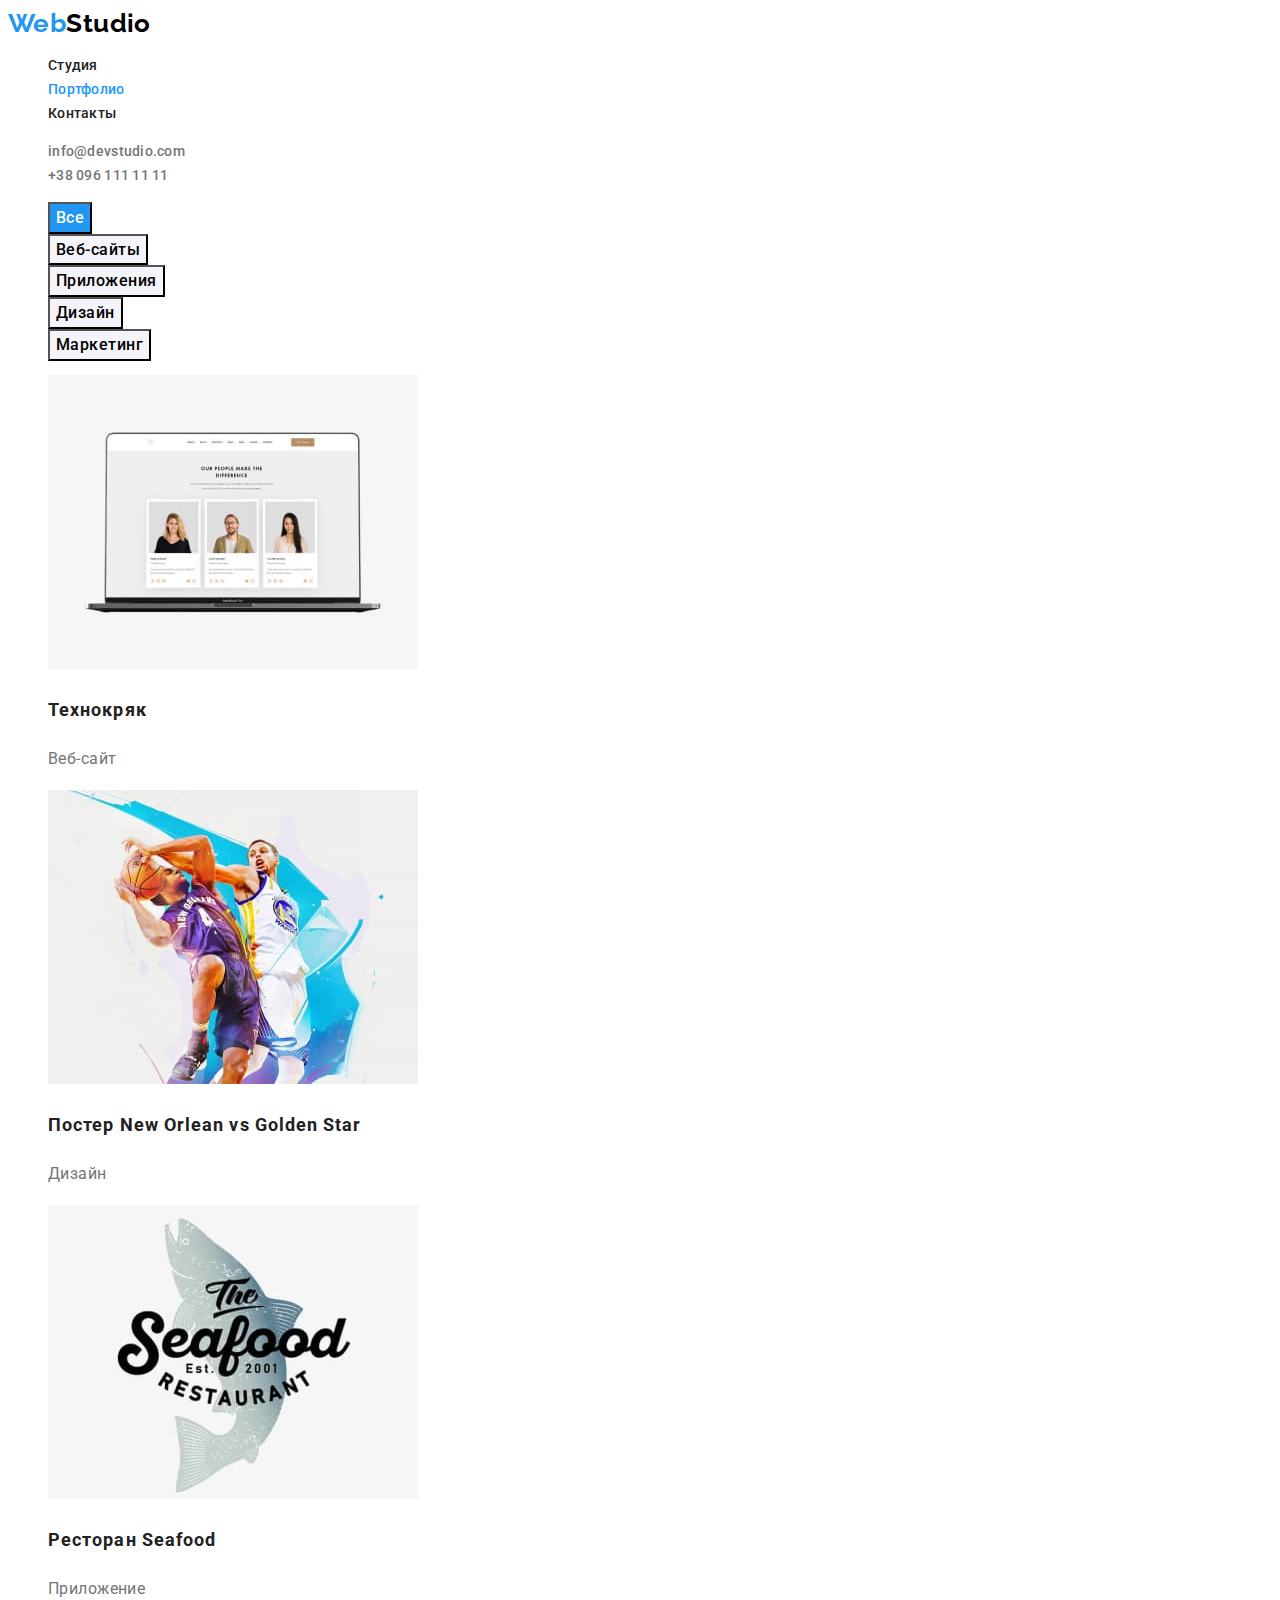
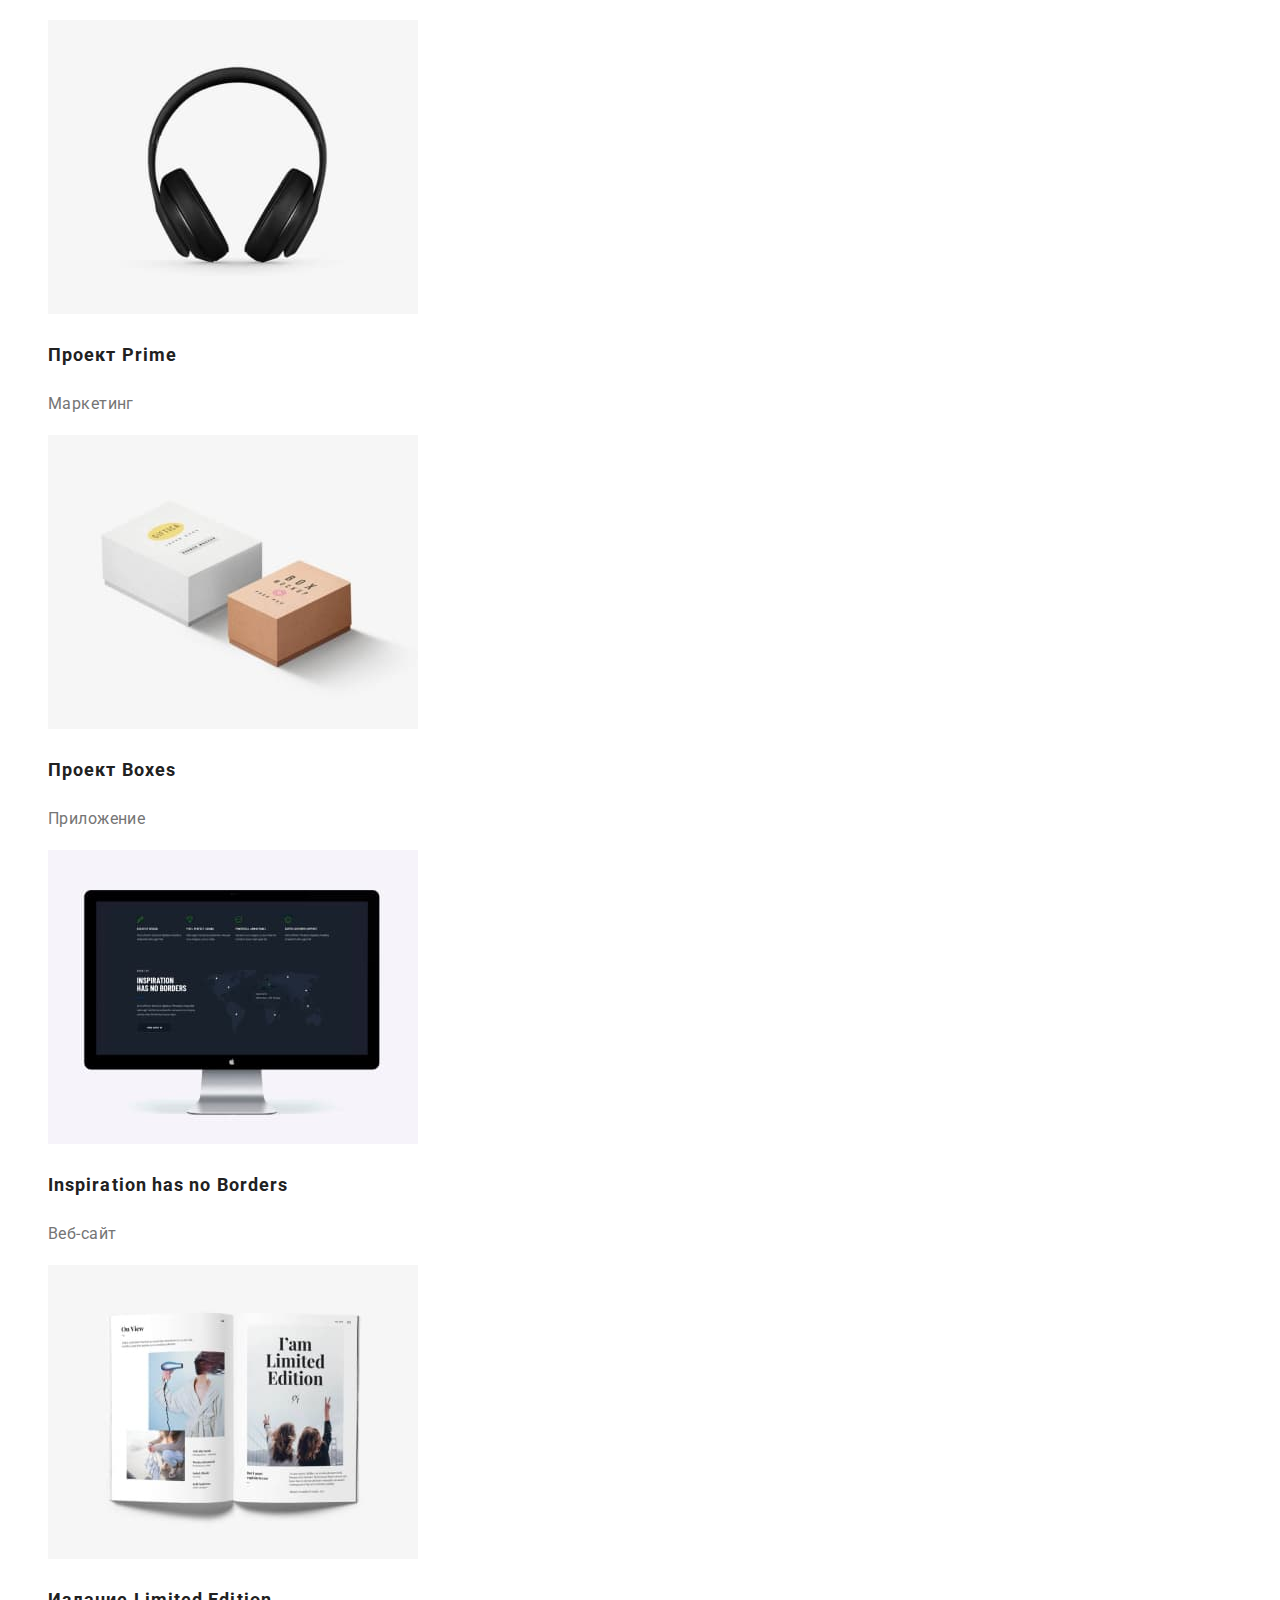
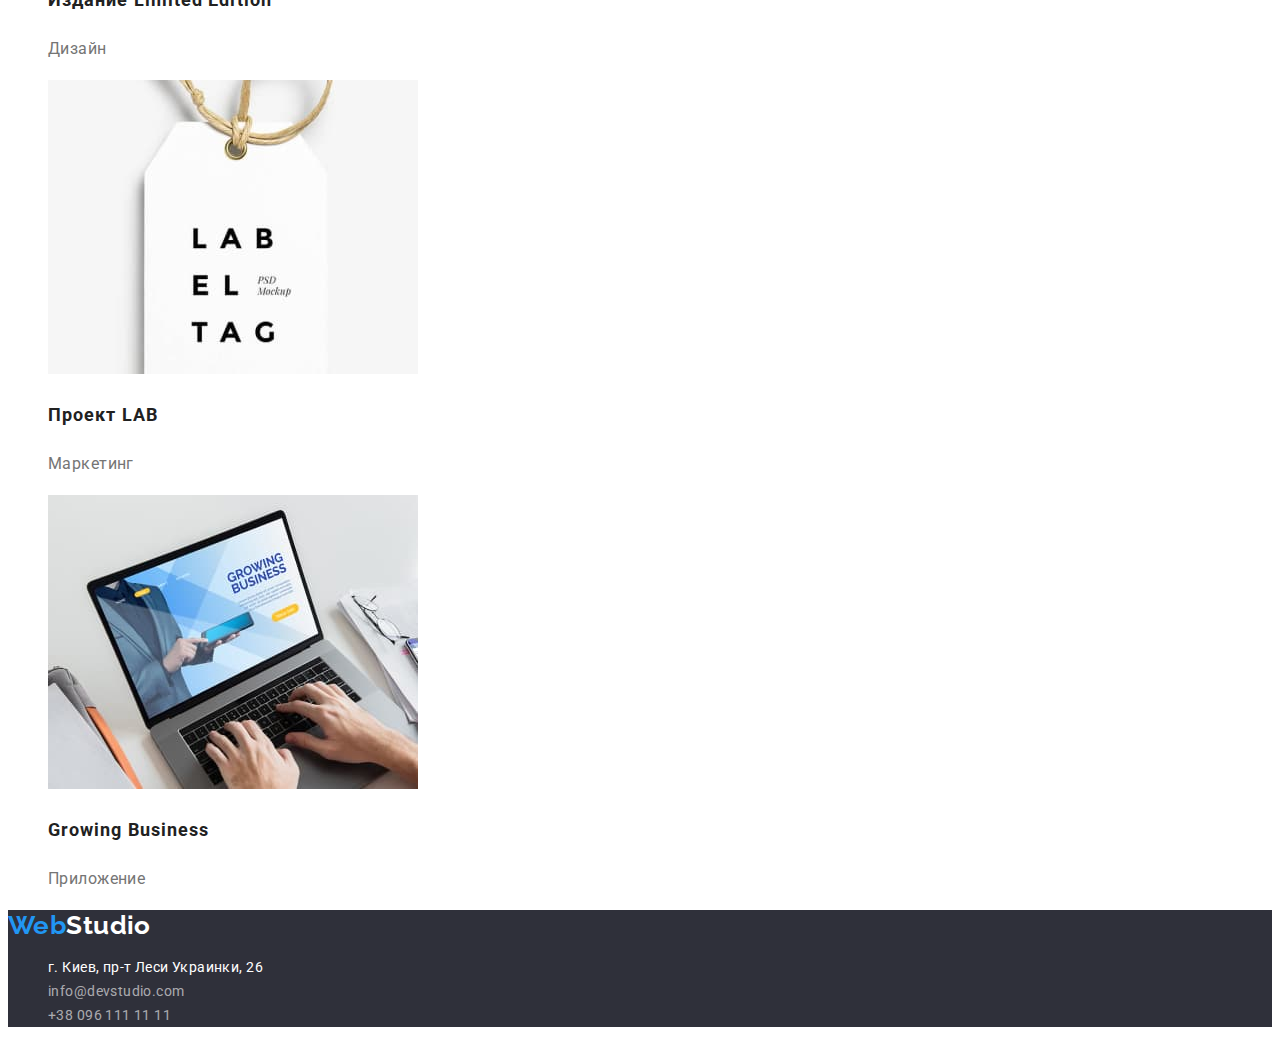
==== portfolio.html @ c63263fb "Add data from HW2" ====
<!DOCTYPE html>
<html lang="ru">
  <head>
    <meta charset="UTF-8" />
    <meta http-equiv="X-UA-Compatible" content="IE=edge" />
    <meta name="viewport" content="width=device-width, initial-scale=1.0" />
    <title>WebStudio</title>
    <link rel="preconnect" href="https://fonts.googleapis.com" />
    <link rel="preconnect" href="https://fonts.gstatic.com" crossorigin />
    <link
      href="https://fonts.googleapis.com/css2?family=Raleway:wght@700&family=Roboto:wght@400;500;700;900&display=swap"
      rel="stylesheet"
    />
    <link rel="stylesheet" href="./css/styles.css" />
  </head>
  <body>
    <header class="header">
      <a href="./index.html" lang="en" class="logo link"
        >Web<span class="header-logo">Studio</span></a
      >
      <nav class="header-nav">
        <ul class="header-nav-list">
          <li class="header-nav-item">
            <a href="./index.html" class="header-nav-link">Студия</a>
          </li>
          <li class="header-nav-item">
            <a href="./portfolio.html" class="header-nav-link current">Портфолио</a>
          </li>
          <li class="header-nav-item"><a href="" class="header-nav-link">Контакты</a></li>
        </ul>
      </nav>
      <ul class="header-contacts-list">
        <li class="header-contacts-item">
          <a href="mailto:info@devstudio.com" class="header-contacts-link">info@devstudio.com</a>
        </li>
        <li class="header-contacts-item">
          <a href="tel:+380961111111" class="header-contacts-link">+38 096 111 11 11</a>
        </li>
      </ul>
    </header>
    <main class="main-portfolio">
      <section class="section-portfolio">
        <h1 class="portfolio-title hidden">Портфолио</h1>
        <ul class="portfolio-filter-list">
          <li class="portfolio-filter-item">
            <button type="button" class="portfolio-filter-btn-current">Все</button>
          </li>
          <li class="portfolio-filter-item">
            <button type="button" class="portfolio-filter-btn">Веб-сайты</button>
          </li>
          <li class="portfolio-filter-item">
            <button type="button" class="portfolio-filter-btn">Приложения</button>
          </li>
          <li class="portfolio-filter-item">
            <button type="button" class="portfolio-filter-btn">Дизайн</button>
          </li>
          <li class="portfolio-filter-item">
            <button type="button" class="portfolio-filter-btn">Маркетинг</button>
          </li>
        </ul>
        <ul class="portfolio-projects-list">
          <li class="portfolio-projects-item">
            <img
              src="./images/portfolio_websait_technokryak.jpg"
              alt="Технокряк"
              width="370"
              height="294"
            />
            <h2 class="portfolio-projects-title">Технокряк</h2>
            <p class="portfolio-projects-text">Веб-сайт</p>
          </li>
          <li class="portfolio-projects-item">
            <img
              src="./images/portfolio_design_no_vs_gs.jpg"
              alt="Постер New Orlean vs Golden Star"
              width="370"
              height="294"
            />
            <h2 class="portfolio-projects-title">
              Постер <span lang="en">New Orlean vs Golden Star</span>
            </h2>
            <p class="portfolio-projects-text">Дизайн</p>
          </li>
          <li class="portfolio-projects-item">
            <img
              src="./images/portfolio_app_seafood.jpg"
              alt="Ресторан Seafood"
              width="370"
              height="294"
            />
            <h2 class="portfolio-projects-title">Ресторан <span lang="en">Seafood</span></h2>
            <p class="portfolio-projects-text">Приложение</p>
          </li>
          <li class="portfolio-projects-item">
            <img
              src="./images/portfolio_marcketing_prime.jpg"
              alt="Проект Prime"
              width="370"
              height="294"
            />
            <h2 class="portfolio-projects-title">Проект <span lang="en">Prime</span></h2>
            <p class="portfolio-projects-text">Маркетинг</p>
          </li>
          <li class="portfolio-projects-item">
            <img
              src="./images/portfolio_app_boxes.jpg"
              alt="Проект Boxes"
              width="370"
              height="294"
            />
            <h2 class="portfolio-projects-title">Проект <span lang="en">Boxes</span></h2>
            <p class="portfolio-projects-text">Приложение</p>
          </li>
          <li class="portfolio-projects-item">
            <img
              src="./images/portfolio_websait_inspiration.jpg"
              alt="Inspiration has no Borders"
              width="370"
              height="294"
            />
            <h2 class="portfolio-projects-title" lang="en">Inspiration has no Borders</h2>
            <p class="portfolio-projects-text">Веб-сайт</p>
          </li>
          <li class="portfolio-projects-item">
            <img
              src="./images/portfolio_design_limited_edition.jpg"
              alt="Издание Limited Edition"
              width="370"
              height="294"
            />
            <h2 class="portfolio-projects-title">Издание <span lang="en">Limited Edition</span></h2>
            <p class="portfolio-projects-text">Дизайн</p>
          </li>
          <li class="portfolio-projects-item">
            <img
              src="./images/portfolio_marckeeting_lab.jpg"
              alt="Проект LAB"
              width="370"
              height="294"
            />
            <h2 class="portfolio-projects-title">Проект <span lang="en">LAB</span></h2>
            <p class="portfolio-projects-text">Маркетинг</p>
          </li>
          <li class="portfolio-projects-item">
            <img
              src="./images/portfolio_app_growing_buisness.jpg"
              alt="Growing Business"
              width="370"
              height="294"
            />
            <h2 class="portfolio-projects-title" lang="en">Growing Business</h2>
            <p class="portfolio-projects-text">Приложение</p>
          </li>
        </ul>
      </section>
    </main>
    <footer class="footer">
      <a href="./index.html" lang="en" class="logo link"
        >Web<span class="footer-logo">Studio</span></a
      >
      <address class="footer-address">
        <ul class="footer-address-list">
          <li class="footer-address-item">
            <a
              href="https://goo.gl/maps/iV2inNFUjzkezDSY9"
              target="_blank"
              rel="noopener noreferrer nofollow"
              class="footer-map-link"
              >г. Киев, пр-т Леси Украинки, 26</a
            >
          </li>
          <li class="footer-address-item">
            <a href="mailto:info@devstudio.com" class="footer-contacts-link">info@devstudio.com</a>
          </li>
          <li class="footer-address-item">
            <a href="tel:+380961111111" class="footer-contacts-link">+38 096 111 11 11</a>
          </li>
        </ul>
      </address>
    </footer>
  </body>
</html>
---- css/styles.css ----
:root {
  --text-primary-color: #757575;
  --text-title-color: #212121;
  --text-black-color: #000000;
  --text-transpwhite-color: #ffffff99;
  --text-white-color: #ffffff;
  --accent-primary-color: #2196f3;
  --accent-secondary-color: #188ce8;
  --bg-white-color: #ffffff;
  --bg-light-color: #f5f4fa;
  --bg-dark-color: #2f303a;
}

/* general rules */

body {
  background-color: var(--bg-white-color);
  color: var(--text-primary-color);
  font-family: roboto, sans-serif;
  font-size: 14px;
  line-height: 1.71;
  letter-spacing: 0.03em;
}

[class*='link'] {
  text-decoration: none;
}

[class$='item'] {
  list-style: none;
}

[class$='title'] {
  color: var(--text-title-color);
}

[class*='btn'] {
  cursor: pointer;
}

.hidden {
  position: absolute;
  width: 1px;
  height: 1px;
  margin: -1px;
  border: 0;
  padding: 0;
  white-space: nowrap;
  clip-path: inset(100%);
  clip: rect(0 0 0 0);
  overflow: hidden;
}

/* logo */

.logo {
  font-family: raleway, sans-serif;
  font-weight: 700;
  font-size: 26px;
  line-height: 1.19;
  color: var(--accent-primary-color);
}

.header-logo {
  color: var(--text-black-color);
}

.footer-logo {
  color: var(--text-white-color);
}

/* header */

.header-nav-link {
  font-weight: 500;
  line-height: 1.14;
  letter-spacing: 0.02em;
  color: var(--text-title-color);
}

.header-contacts-link {
  font-weight: 500;
  line-height: 1.14;
  letter-spacing: 0.02em;
  color: inherit;
}

.header-nav-link:hover,
.header-nav-link:focus,
.header-contacts-link:hover,
.header-contacts-link:focus {
  color: var(--accent-primary-color);
}

.current {
  color: var(--accent-primary-color);
}

/* main banner */

.section-banner {
  background-color: var(--bg-dark-color);
}

.banner-title {
  font-weight: 900;
  font-size: 44px;
  line-height: 1.36;
  text-align: center;
  letter-spacing: 0.06em;
  text-transform: uppercase;
  color: var(--text-white-color);
}

.banner-btn {
  font-weight: 700;
  font-size: 16px;
  line-height: 1.88;
  letter-spacing: 0.06em;
  background-color: var(--accent-primary-color);
  color: var(--text-white-color);
  font-family: inherit;
}

.banner-btn:hover,
.banner-btn:focus {
  background-color: var(--accent-secondary-color);
}

/* main features */

.features-title {
  font-weight: 700;

  line-height: 1.14;
  text-transform: uppercase;
}

/* main what we are doing */

.doing-title {
  font-size: 36px;
  line-height: 1.17;
  text-align: center;
}

/* main our team */

.section-team {
  background-color: var(--bg-light-color);
}

.team-item {
  background-color: var(--bg-white-color);
}

.team-title {
  font-size: 36px;
  line-height: 1.17;
  text-align: center;
}

.team-sub-title {
  font-weight: 500;
  font-size: 16px;
  line-height: 1.19;
  text-align: center;
}

.team-text {
  font-weight: 400;
  font-size: 16px;
  line-height: 1.19;
  text-align: center;
}

/* main portfolio */

.portfolio-projects-title {
  font-size: 18px;
  line-height: 2;
  letter-spacing: 0.06em;
}

.portfolio-filter-btn {
  font-weight: 500;
  font-size: 16px;
  line-height: 1.62;
  letter-spacing: 0.03em;
  color: var(--text-black-color);
  background-color: var(--bg-light-color);
  font-family: inherit;
}

.portfolio-filter-btn-current {
  font-weight: 500;
  font-size: 16px;
  line-height: 1.62;
  letter-spacing: 0.03em;
  color: var(--text-white-color);
  background-color: var(--accent-primary-color);
  font-family: inherit;
}

.portfolio-filter-btn:hover,
.portfolio-filter-btn:focus {
  background-color: var(--accent-primary-color);
  color: var(--text-white-color);
}

.portfolio-projects-text {
  font-size: 16px;
  line-height: 1.88;
}

/* footer */

.footer {
  background-color: var(--bg-dark-color);
}

.footer-map-link {
  color: var(--text-white-color);
  font-style: normal;
}

.footer-contacts-link {
  color: var(--text-transpwhite-color);
  font-style: normal;
}

.footer-contacts-link:hover,
.footer-contacts-link:focus {
  color: var(--accent-primary-color);
}
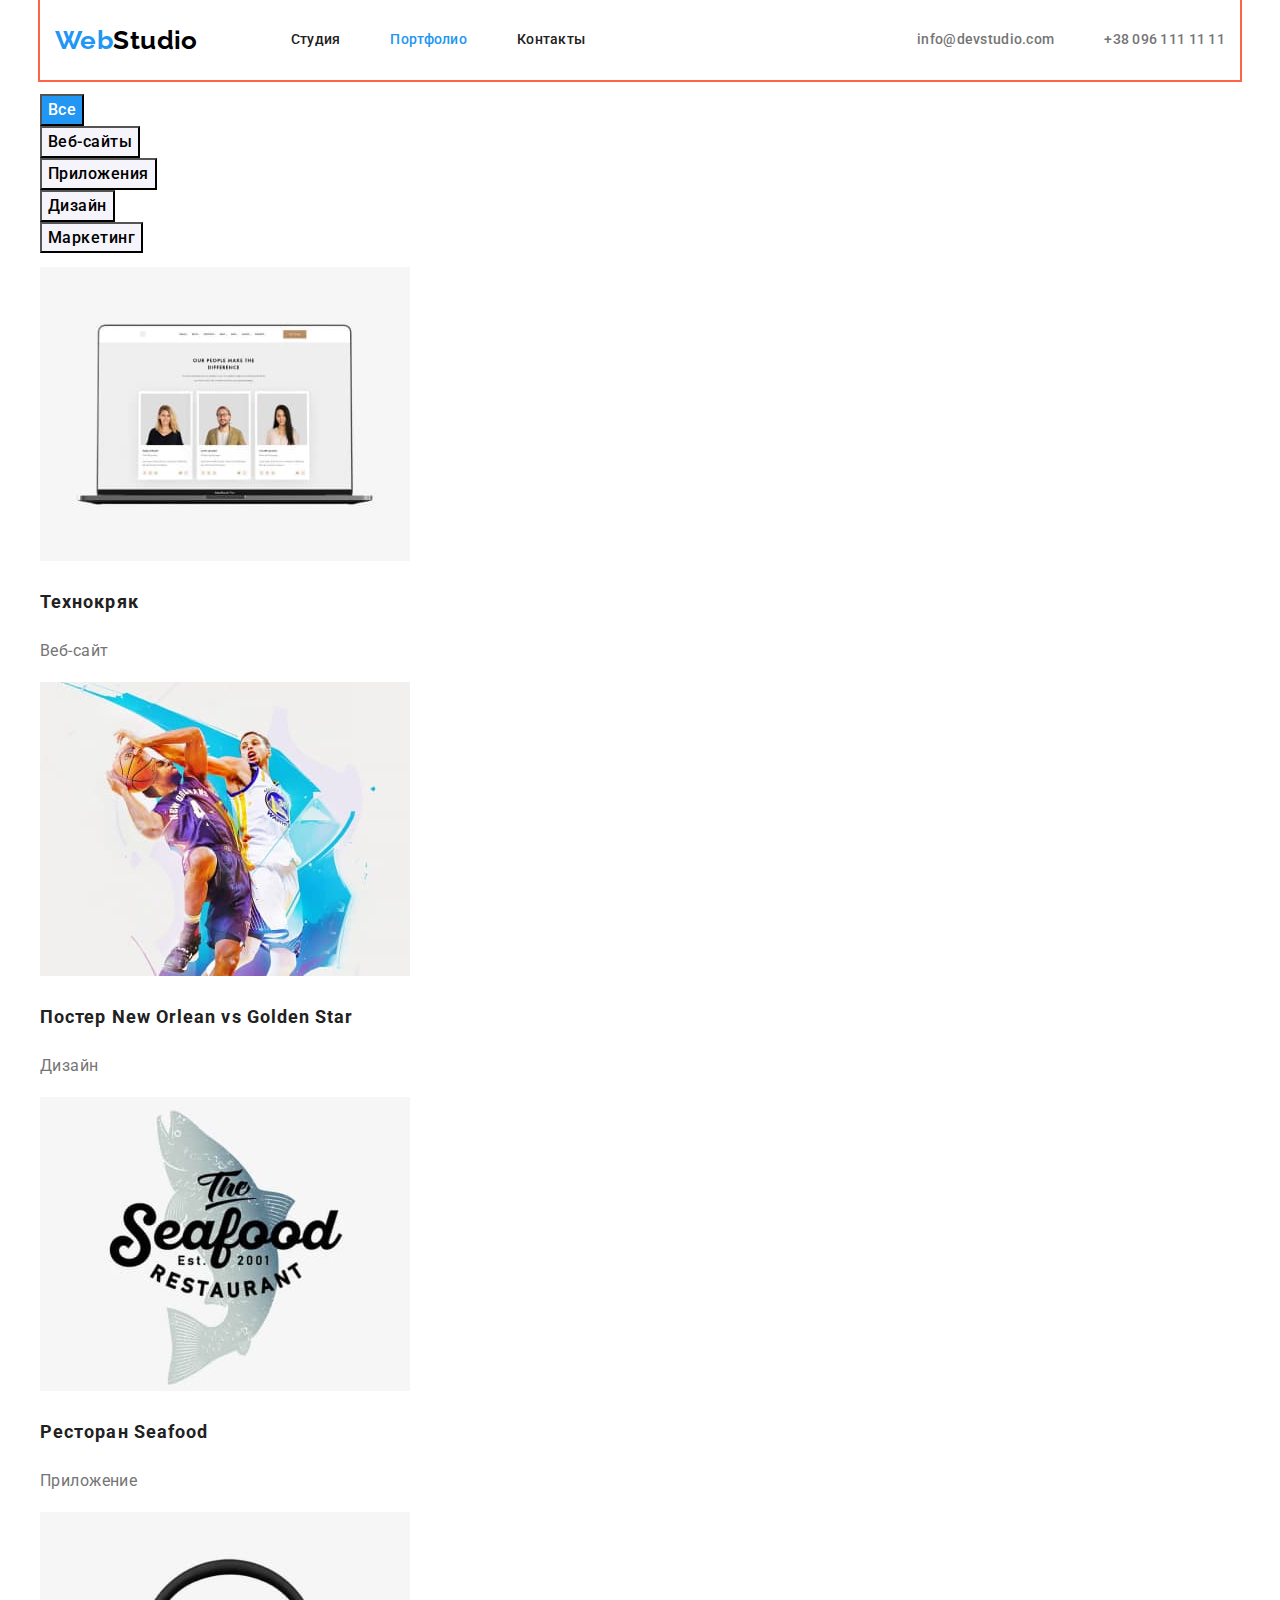
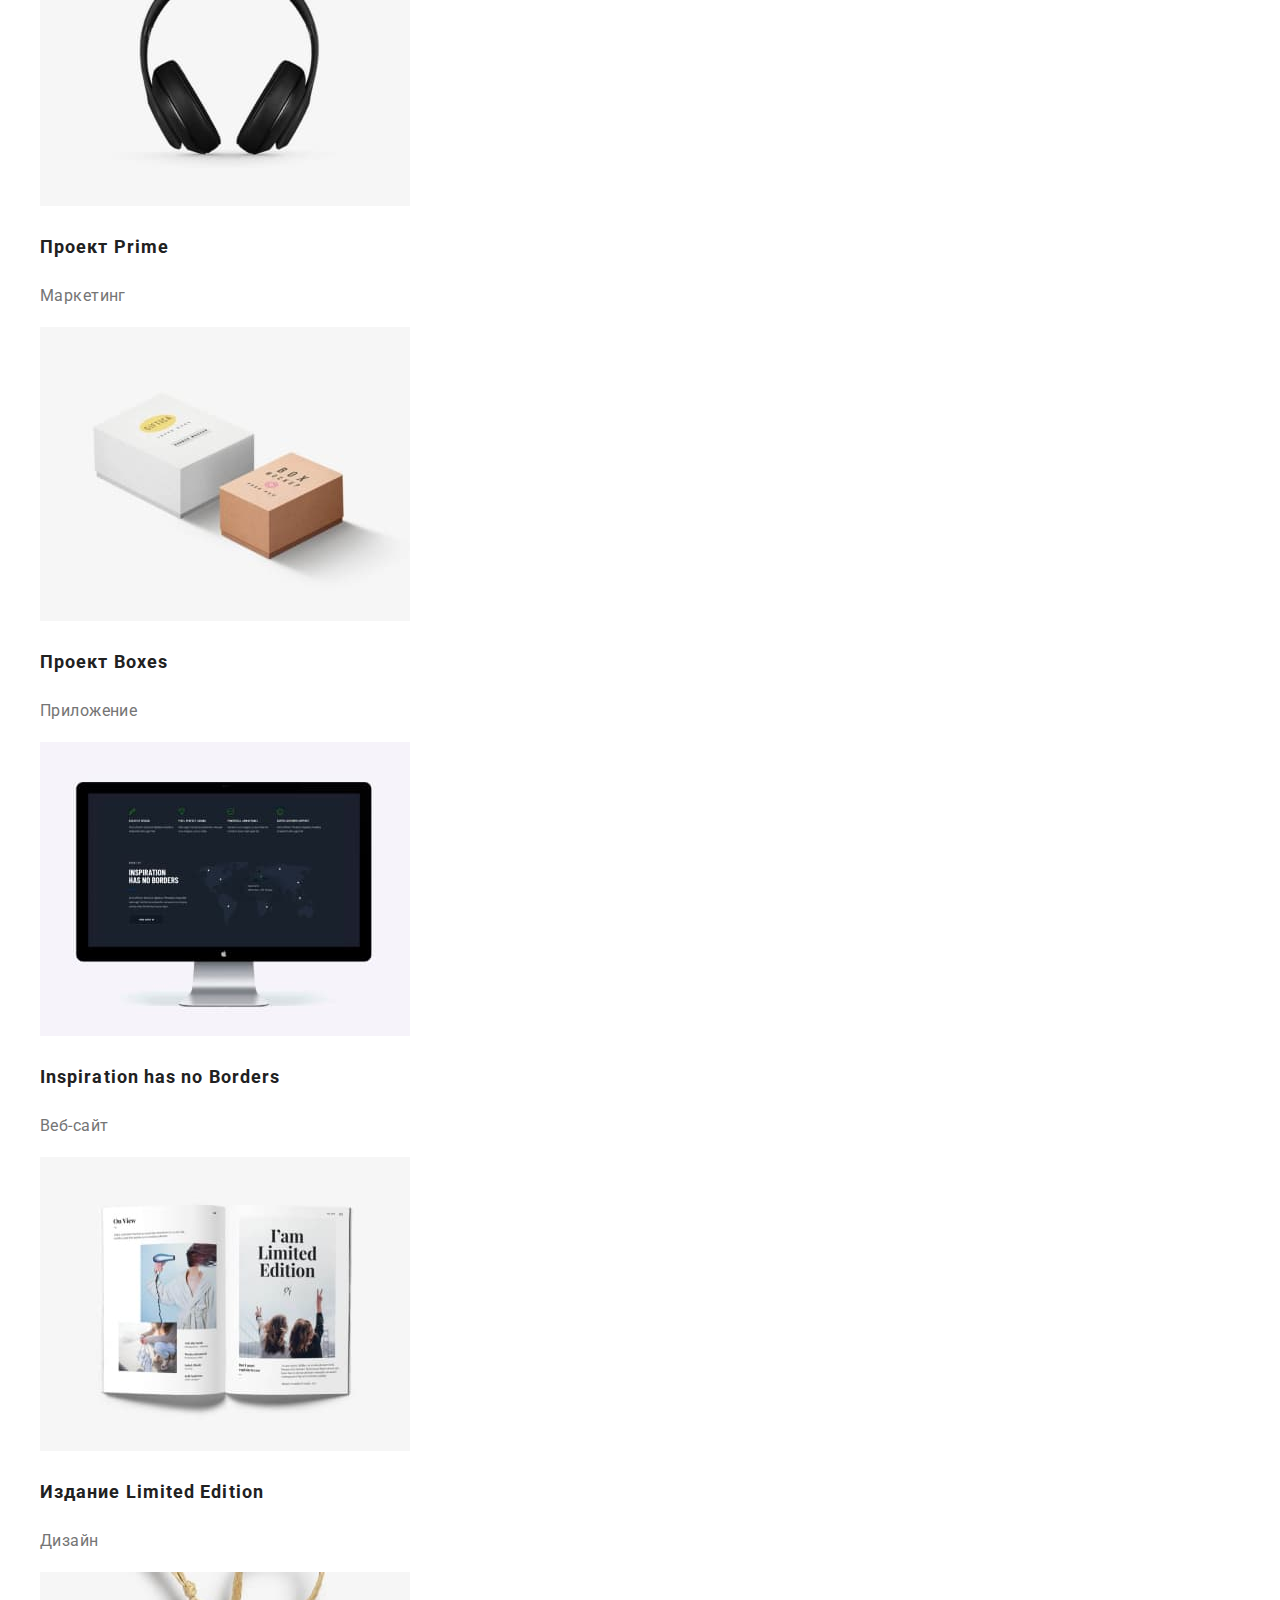
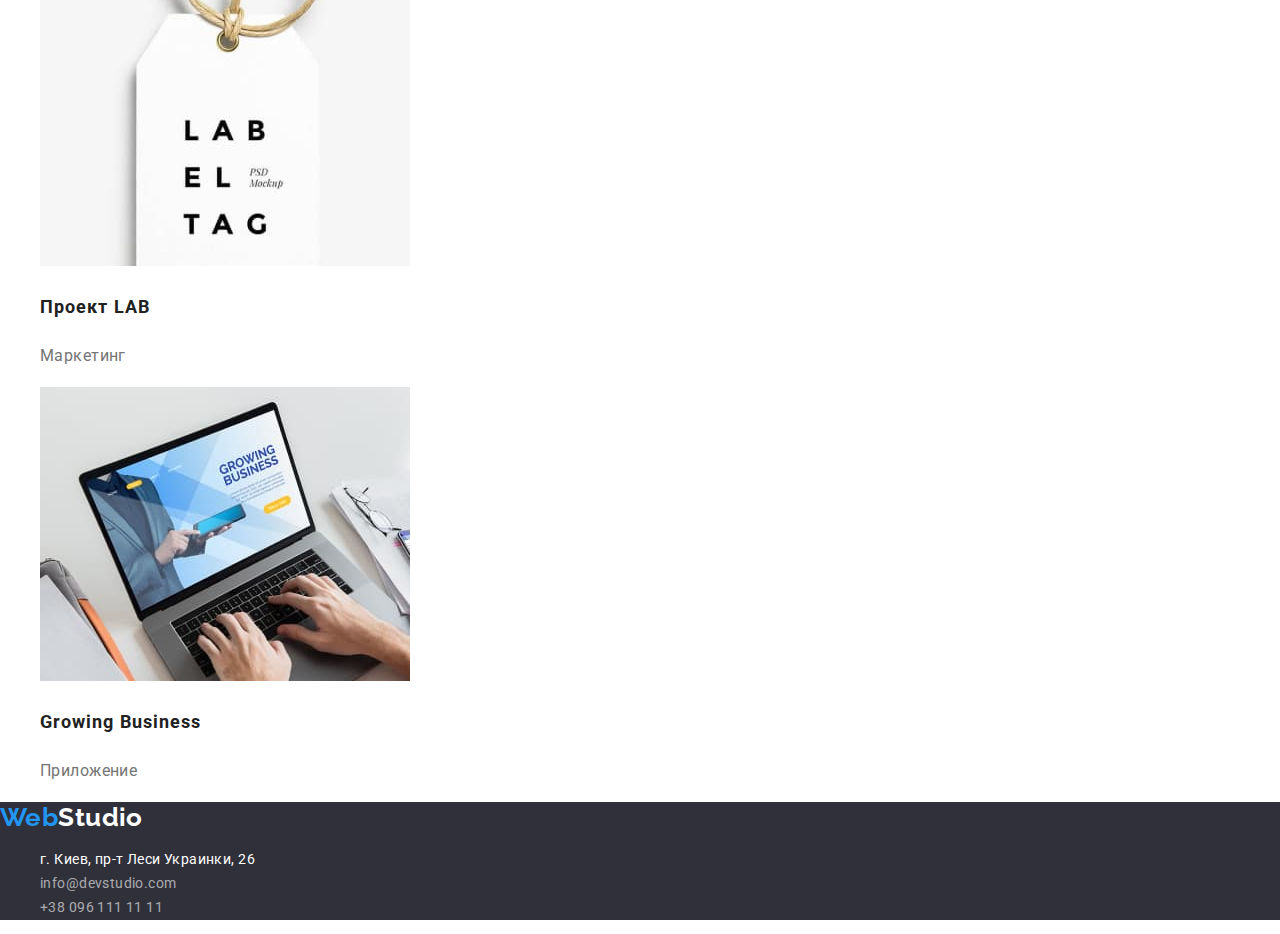
==== commit 2e7ea518: "Add style for header" ====
--- a/portfolio.html
+++ b/portfolio.html
@@ -11,32 +11,38 @@
       href="https://fonts.googleapis.com/css2?family=Raleway:wght@700&family=Roboto:wght@400;500;700;900&display=swap"
       rel="stylesheet"
     />
+    <link
+      rel="stylesheet"
+      href="https://cdnjs.cloudflare.com/ajax/libs/modern-normalize/1.1.0/modern-normalize.min.css"
+    />
     <link rel="stylesheet" href="./css/styles.css" />
   </head>
   <body>
     <header class="header">
-      <a href="./index.html" lang="en" class="logo link"
-        >Web<span class="header-logo">Studio</span></a
-      >
-      <nav class="header-nav">
-        <ul class="header-nav-list">
-          <li class="header-nav-item">
-            <a href="./index.html" class="header-nav-link">Студия</a>
+      <div class="container">
+        <a href="./index.html" lang="en" class="logo link"
+          >Web<span class="header-logo">Studio</span></a
+        >
+        <nav class="header-nav">
+          <ul class="header-nav-list">
+            <li class="header-nav-item">
+              <a href="./index.html" class="header-nav-link">Студия</a>
+            </li>
+            <li class="header-nav-item">
+              <a href="./portfolio.html" class="header-nav-link current">Портфолио</a>
+            </li>
+            <li class="header-nav-item"><a href="" class="header-nav-link">Контакты</a></li>
+          </ul>
+        </nav>
+        <ul class="header-contacts-list">
+          <li class="header-contacts-item">
+            <a href="mailto:info@devstudio.com" class="header-contacts-link">info@devstudio.com</a>
           </li>
-          <li class="header-nav-item">
-            <a href="./portfolio.html" class="header-nav-link current">Портфолио</a>
+          <li class="header-contacts-item">
+            <a href="tel:+380961111111" class="header-contacts-link">+38 096 111 11 11</a>
           </li>
-          <li class="header-nav-item"><a href="" class="header-nav-link">Контакты</a></li>
         </ul>
-      </nav>
-      <ul class="header-contacts-list">
-        <li class="header-contacts-item">
-          <a href="mailto:info@devstudio.com" class="header-contacts-link">info@devstudio.com</a>
-        </li>
-        <li class="header-contacts-item">
-          <a href="tel:+380961111111" class="header-contacts-link">+38 096 111 11 11</a>
-        </li>
-      </ul>
+      </div>
     </header>
     <main class="main-portfolio">
       <section class="section-portfolio">
--- a/css/styles.css
+++ b/css/styles.css
@@ -51,6 +51,14 @@
   overflow: hidden;
 }
 
+.container {
+  width: 1200px;
+  margin: 0 auto;
+  padding: 0 15px;
+
+  outline: 2px solid tomato;
+}
+
 /* logo */
 
 .logo {
@@ -71,7 +79,33 @@
 
 /* header */
 
+.header > .container {
+  display: flex;
+  align-items: center;
+}
+
+.header-nav-list {
+  display: flex;
+  margin-left: 93px;
+  padding-left: 0;
+  margin: 0 0 0 93px;
+}
+
+.header-contacts-list {
+  display: flex;
+  padding-left: 0;
+  margin: 0 0 0 auto;
+}
+
+.header-nav-item:not(:first-child),
+.header-contacts-item:not(:first-child) {
+  margin-left: 50px;
+}
+
 .header-nav-link {
+  display: block;
+  padding: 32px 0;
+
   font-weight: 500;
   line-height: 1.14;
   letter-spacing: 0.02em;
@@ -79,6 +113,9 @@
 }
 
 .header-contacts-link {
+  display: block;
+  padding: 32px 0;
+
   font-weight: 500;
   line-height: 1.14;
   letter-spacing: 0.02em;
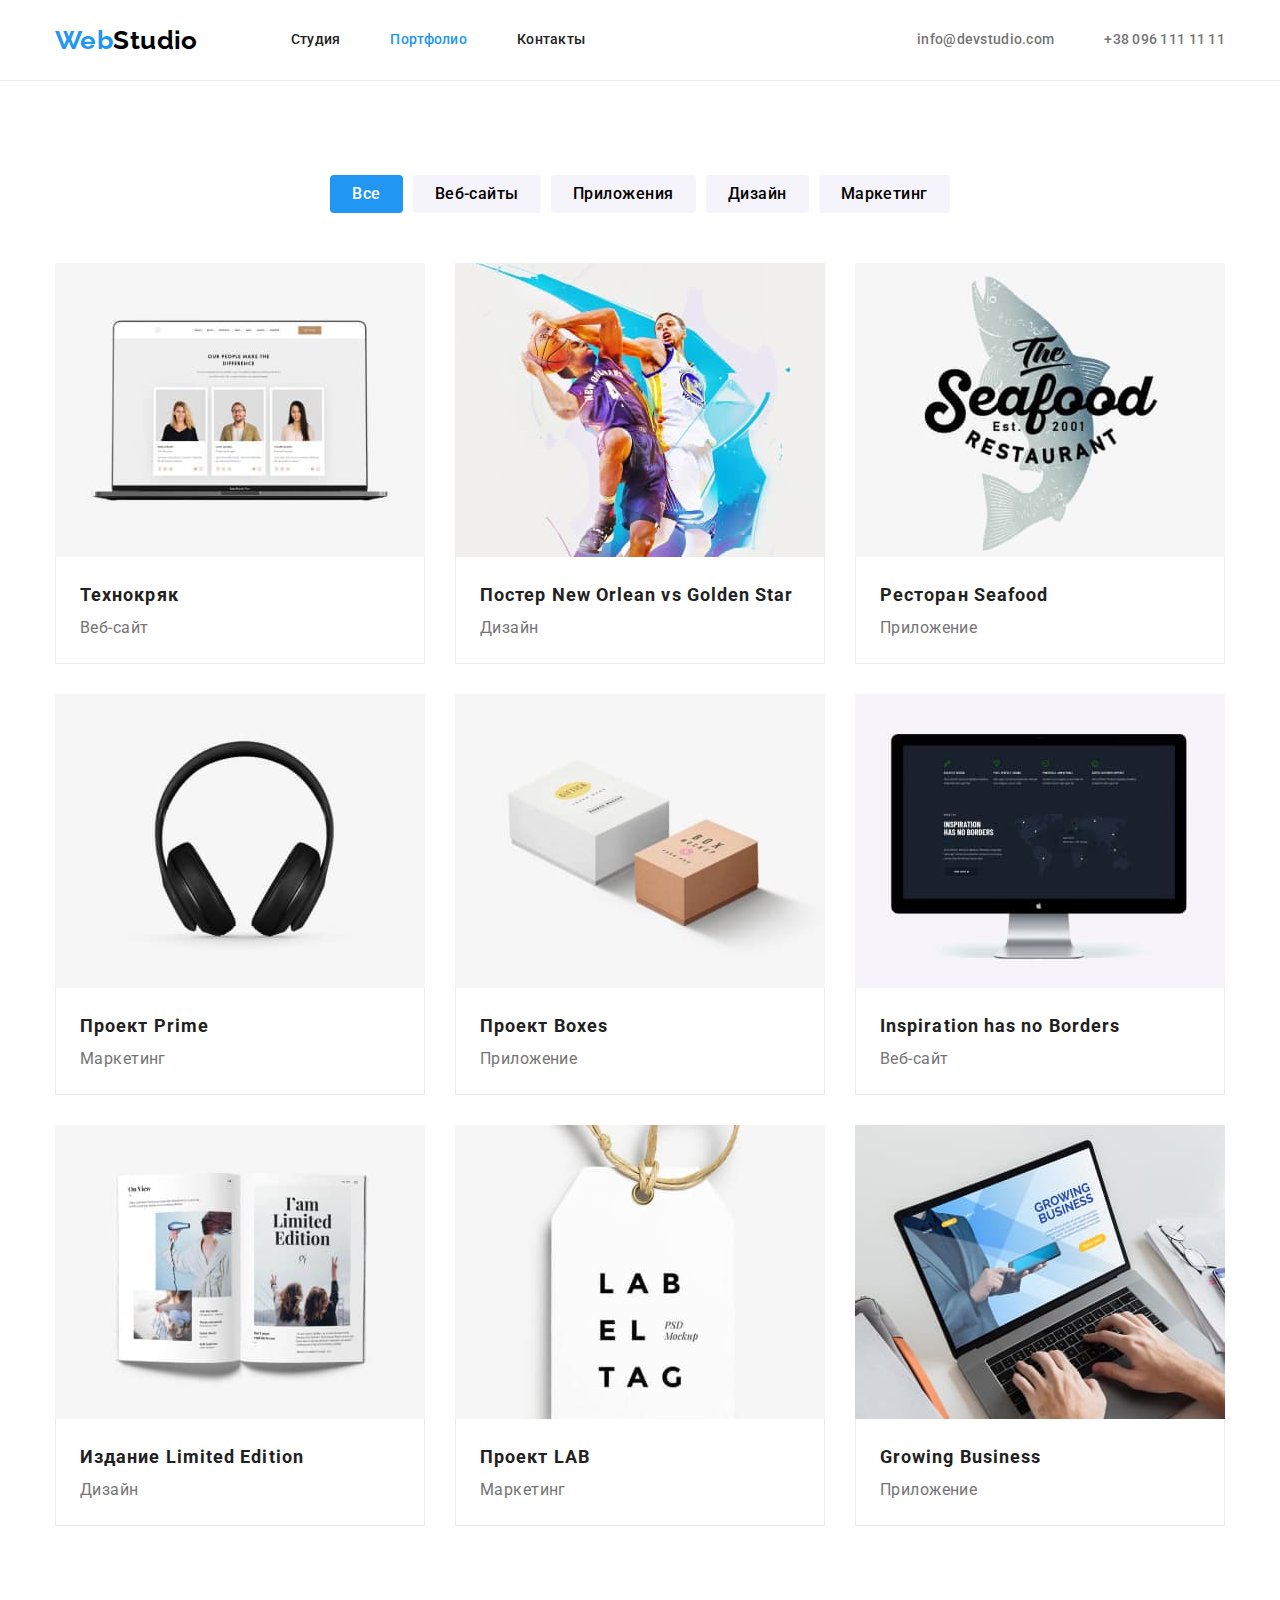
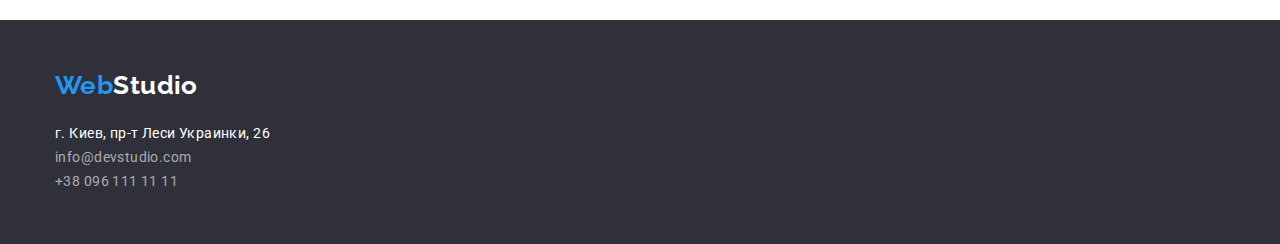
==== commit 68b2440f: "Finished tasks from HW3" ====
--- a/portfolio.html
+++ b/portfolio.html
@@ -46,143 +46,169 @@
     </header>
     <main class="main-portfolio">
       <section class="section-portfolio">
-        <h1 class="portfolio-title hidden">Портфолио</h1>
-        <ul class="portfolio-filter-list">
-          <li class="portfolio-filter-item">
-            <button type="button" class="portfolio-filter-btn-current">Все</button>
-          </li>
-          <li class="portfolio-filter-item">
-            <button type="button" class="portfolio-filter-btn">Веб-сайты</button>
-          </li>
-          <li class="portfolio-filter-item">
-            <button type="button" class="portfolio-filter-btn">Приложения</button>
-          </li>
-          <li class="portfolio-filter-item">
-            <button type="button" class="portfolio-filter-btn">Дизайн</button>
-          </li>
-          <li class="portfolio-filter-item">
-            <button type="button" class="portfolio-filter-btn">Маркетинг</button>
-          </li>
-        </ul>
-        <ul class="portfolio-projects-list">
-          <li class="portfolio-projects-item">
-            <img
-              src="./images/portfolio_websait_technokryak.jpg"
-              alt="Технокряк"
-              width="370"
-              height="294"
-            />
-            <h2 class="portfolio-projects-title">Технокряк</h2>
-            <p class="portfolio-projects-text">Веб-сайт</p>
-          </li>
-          <li class="portfolio-projects-item">
-            <img
-              src="./images/portfolio_design_no_vs_gs.jpg"
-              alt="Постер New Orlean vs Golden Star"
-              width="370"
-              height="294"
-            />
-            <h2 class="portfolio-projects-title">
-              Постер <span lang="en">New Orlean vs Golden Star</span>
-            </h2>
-            <p class="portfolio-projects-text">Дизайн</p>
-          </li>
-          <li class="portfolio-projects-item">
-            <img
-              src="./images/portfolio_app_seafood.jpg"
-              alt="Ресторан Seafood"
-              width="370"
-              height="294"
-            />
-            <h2 class="portfolio-projects-title">Ресторан <span lang="en">Seafood</span></h2>
-            <p class="portfolio-projects-text">Приложение</p>
-          </li>
-          <li class="portfolio-projects-item">
-            <img
-              src="./images/portfolio_marcketing_prime.jpg"
-              alt="Проект Prime"
-              width="370"
-              height="294"
-            />
-            <h2 class="portfolio-projects-title">Проект <span lang="en">Prime</span></h2>
-            <p class="portfolio-projects-text">Маркетинг</p>
-          </li>
-          <li class="portfolio-projects-item">
-            <img
-              src="./images/portfolio_app_boxes.jpg"
-              alt="Проект Boxes"
-              width="370"
-              height="294"
-            />
-            <h2 class="portfolio-projects-title">Проект <span lang="en">Boxes</span></h2>
-            <p class="portfolio-projects-text">Приложение</p>
-          </li>
-          <li class="portfolio-projects-item">
-            <img
-              src="./images/portfolio_websait_inspiration.jpg"
-              alt="Inspiration has no Borders"
-              width="370"
-              height="294"
-            />
-            <h2 class="portfolio-projects-title" lang="en">Inspiration has no Borders</h2>
-            <p class="portfolio-projects-text">Веб-сайт</p>
-          </li>
-          <li class="portfolio-projects-item">
-            <img
-              src="./images/portfolio_design_limited_edition.jpg"
-              alt="Издание Limited Edition"
-              width="370"
-              height="294"
-            />
-            <h2 class="portfolio-projects-title">Издание <span lang="en">Limited Edition</span></h2>
-            <p class="portfolio-projects-text">Дизайн</p>
-          </li>
-          <li class="portfolio-projects-item">
-            <img
-              src="./images/portfolio_marckeeting_lab.jpg"
-              alt="Проект LAB"
-              width="370"
-              height="294"
-            />
-            <h2 class="portfolio-projects-title">Проект <span lang="en">LAB</span></h2>
-            <p class="portfolio-projects-text">Маркетинг</p>
-          </li>
-          <li class="portfolio-projects-item">
-            <img
-              src="./images/portfolio_app_growing_buisness.jpg"
-              alt="Growing Business"
-              width="370"
-              height="294"
-            />
-            <h2 class="portfolio-projects-title" lang="en">Growing Business</h2>
-            <p class="portfolio-projects-text">Приложение</p>
-          </li>
-        </ul>
+        <div class="container">
+          <h1 class="portfolio-title hidden">Портфолио</h1>
+          <ul class="portfolio-filter-list">
+            <li class="portfolio-filter-item">
+              <button type="button" class="portfolio-filter-btn current-btn">Все</button>
+            </li>
+            <li class="portfolio-filter-item">
+              <button type="button" class="portfolio-filter-btn">Веб-сайты</button>
+            </li>
+            <li class="portfolio-filter-item">
+              <button type="button" class="portfolio-filter-btn">Приложения</button>
+            </li>
+            <li class="portfolio-filter-item">
+              <button type="button" class="portfolio-filter-btn">Дизайн</button>
+            </li>
+            <li class="portfolio-filter-item">
+              <button type="button" class="portfolio-filter-btn">Маркетинг</button>
+            </li>
+          </ul>
+          <ul class="portfolio-projects-list">
+            <li class="portfolio-projects-item">
+              <img
+                src="./images/portfolio_websait_technokryak.jpg"
+                alt="Технокряк"
+                width="370"
+                height="294"
+              />
+              <div class="portfolio-projects-disc">
+                <h2 class="portfolio-projects-title">Технокряк</h2>
+                <p class="portfolio-projects-text">Веб-сайт</p>
+              </div>
+            </li>
+            <li class="portfolio-projects-item">
+              <img
+                src="./images/portfolio_design_no_vs_gs.jpg"
+                alt="Постер New Orlean vs Golden Star"
+                width="370"
+                height="294"
+              />
+              <div class="portfolio-projects-disc">
+                <h2 class="portfolio-projects-title">
+                  Постер <span lang="en">New Orlean vs Golden Star</span>
+                </h2>
+                <p class="portfolio-projects-text">Дизайн</p>
+              </div>
+            </li>
+            <li class="portfolio-projects-item">
+              <img
+                src="./images/portfolio_app_seafood.jpg"
+                alt="Ресторан Seafood"
+                width="370"
+                height="294"
+              />
+              <div class="portfolio-projects-disc">
+                <h2 class="portfolio-projects-title">Ресторан <span lang="en">Seafood</span></h2>
+                <p class="portfolio-projects-text">Приложение</p>
+              </div>
+            </li>
+            <li class="portfolio-projects-item">
+              <img
+                src="./images/portfolio_marcketing_prime.jpg"
+                alt="Проект Prime"
+                width="370"
+                height="294"
+              />
+              <div class="portfolio-projects-disc">
+                <h2 class="portfolio-projects-title">Проект <span lang="en">Prime</span></h2>
+                <p class="portfolio-projects-text">Маркетинг</p>
+              </div>
+            </li>
+            <li class="portfolio-projects-item">
+              <img
+                src="./images/portfolio_app_boxes.jpg"
+                alt="Проект Boxes"
+                width="370"
+                height="294"
+              />
+              <div class="portfolio-projects-disc">
+                <h2 class="portfolio-projects-title">Проект <span lang="en">Boxes</span></h2>
+                <p class="portfolio-projects-text">Приложение</p>
+              </div>
+            </li>
+            <li class="portfolio-projects-item">
+              <img
+                src="./images/portfolio_websait_inspiration.jpg"
+                alt="Inspiration has no Borders"
+                width="370"
+                height="294"
+              />
+              <div class="portfolio-projects-disc">
+                <h2 class="portfolio-projects-title" lang="en">Inspiration has no Borders</h2>
+                <p class="portfolio-projects-text">Веб-сайт</p>
+              </div>
+            </li>
+            <li class="portfolio-projects-item">
+              <img
+                src="./images/portfolio_design_limited_edition.jpg"
+                alt="Издание Limited Edition"
+                width="370"
+                height="294"
+              />
+              <div class="portfolio-projects-disc">
+                <h2 class="portfolio-projects-title">
+                  Издание <span lang="en">Limited Edition</span>
+                </h2>
+                <p class="portfolio-projects-text">Дизайн</p>
+              </div>
+            </li>
+            <li class="portfolio-projects-item">
+              <img
+                src="./images/portfolio_marckeeting_lab.jpg"
+                alt="Проект LAB"
+                width="370"
+                height="294"
+              />
+              <div class="portfolio-projects-disc">
+                <h2 class="portfolio-projects-title">Проект <span lang="en">LAB</span></h2>
+                <p class="portfolio-projects-text">Маркетинг</p>
+              </div>
+            </li>
+            <li class="portfolio-projects-item">
+              <img
+                src="./images/portfolio_app_growing_buisness.jpg"
+                alt="Growing Business"
+                width="370"
+                height="294"
+              />
+              <div class="portfolio-projects-disc">
+                <h2 class="portfolio-projects-title" lang="en">Growing Business</h2>
+                <p class="portfolio-projects-text">Приложение</p>
+              </div>
+            </li>
+          </ul>
+        </div>
       </section>
     </main>
     <footer class="footer">
-      <a href="./index.html" lang="en" class="logo link"
-        >Web<span class="footer-logo">Studio</span></a
-      >
-      <address class="footer-address">
-        <ul class="footer-address-list">
-          <li class="footer-address-item">
-            <a
-              href="https://goo.gl/maps/iV2inNFUjzkezDSY9"
-              target="_blank"
-              rel="noopener noreferrer nofollow"
-              class="footer-map-link"
-              >г. Киев, пр-т Леси Украинки, 26</a
-            >
-          </li>
-          <li class="footer-address-item">
-            <a href="mailto:info@devstudio.com" class="footer-contacts-link">info@devstudio.com</a>
-          </li>
-          <li class="footer-address-item">
-            <a href="tel:+380961111111" class="footer-contacts-link">+38 096 111 11 11</a>
-          </li>
-        </ul>
-      </address>
+      <div class="container">
+        <a href="./index.html" lang="en" class="logo link"
+          >Web<span class="footer-logo">Studio</span></a
+        >
+        <address class="footer-address">
+          <ul class="footer-address-list">
+            <li class="footer-address-item">
+              <a
+                href="https://goo.gl/maps/iV2inNFUjzkezDSY9"
+                target="_blank"
+                rel="noopener noreferrer nofollow"
+                class="footer-map-link"
+                >г. Киев, пр-т Леси Украинки, 26</a
+              >
+            </li>
+            <li class="footer-address-item">
+              <a href="mailto:info@devstudio.com" class="footer-contacts-link"
+                >info@devstudio.com</a
+              >
+            </li>
+            <li class="footer-address-item">
+              <a href="tel:+380961111111" class="footer-contacts-link">+38 096 111 11 11</a>
+            </li>
+          </ul>
+        </address>
+      </div>
     </footer>
   </body>
 </html>
--- a/css/styles.css
+++ b/css/styles.css
@@ -9,6 +9,8 @@
   --bg-white-color: #ffffff;
   --bg-light-color: #f5f4fa;
   --bg-dark-color: #2f303a;
+  --border-main-color: #ececec;
+  --btn-border-color: #000000;
 }
 
 /* general rules */
@@ -20,6 +22,15 @@
   font-size: 14px;
   line-height: 1.71;
   letter-spacing: 0.03em;
+}
+
+h1,
+h2,
+h3,
+p,
+ul {
+  margin: 0;
+  padding: 0;
 }
 
 [class*='link'] {
@@ -55,8 +66,6 @@
   width: 1200px;
   margin: 0 auto;
   padding: 0 15px;
-
-  outline: 2px solid tomato;
 }
 
 /* logo */
@@ -79,6 +88,10 @@
 
 /* header */
 
+.header {
+  border-bottom: 1px solid var(--border-main-color);
+}
+
 .header > .container {
   display: flex;
   align-items: center;
@@ -88,13 +101,13 @@
   display: flex;
   margin-left: 93px;
   padding-left: 0;
-  margin: 0 0 0 93px;
+  margin-left: 93px;
 }
 
 .header-contacts-list {
   display: flex;
   padding-left: 0;
-  margin: 0 0 0 auto;
+  margin-left: auto;
 }
 
 .header-nav-item:not(:first-child),
@@ -136,10 +149,15 @@
 /* main banner */
 
 .section-banner {
+  padding: 200px 0;
+
   background-color: var(--bg-dark-color);
 }
 
 .banner-title {
+  margin: 0 auto;
+  width: 696px;
+
   font-weight: 900;
   font-size: 44px;
   line-height: 1.36;
@@ -150,6 +168,13 @@
 }
 
 .banner-btn {
+  display: block;
+  margin: 30px auto 0 auto;
+  padding: 10px 32px;
+
+  border: 1px solid var(--btn-border-color);
+  border-radius: 4px;
+
   font-weight: 700;
   font-size: 16px;
   line-height: 1.88;
@@ -166,6 +191,23 @@
 
 /* main features */
 
+.section-features > .container {
+  padding-top: 94px;
+  padding-bottom: 94px;
+}
+
+.features-list {
+  display: flex;
+}
+
+.features-item {
+  width: 270px;
+}
+
+.features-item:not(:first-child) {
+  margin-left: 30px;
+}
+
 .features-title {
   font-weight: 700;
 
@@ -173,7 +215,15 @@
   text-transform: uppercase;
 }
 
+.features-text {
+  margin-top: 10px;
+}
+
 /* main what we are doing */
+
+.section-doing > .container {
+  padding-bottom: 94px;
+}
 
 .doing-title {
   font-size: 36px;
@@ -181,14 +231,28 @@
   text-align: center;
 }
 
+.doing-list {
+  display: flex;
+  margin-top: 50px;
+}
+
+.doing-item {
+  line-height: 0;
+}
+
+.doing-item:not(:first-child) {
+  margin-left: 30px;
+}
+
 /* main our team */
 
 .section-team {
   background-color: var(--bg-light-color);
 }
 
-.team-item {
-  background-color: var(--bg-white-color);
+.section-team > .container {
+  padding-top: 94px;
+  padding-bottom: 94px;
 }
 
 .team-title {
@@ -197,7 +261,24 @@
   text-align: center;
 }
 
+.team-item {
+  border-radius: 0 0 4px 4px;
+  line-height: 0;
+  background-color: var(--bg-white-color);
+}
+
+.team-item:not(:first-child) {
+  margin-left: 30px;
+}
+
+.team-list {
+  display: flex;
+  margin-top: 50px;
+}
+
 .team-sub-title {
+  margin-top: 30px;
+
   font-weight: 500;
   font-size: 16px;
   line-height: 1.19;
@@ -205,6 +286,8 @@
 }
 
 .team-text {
+  margin: 10px 0 30px 0;
+
   font-weight: 400;
   font-size: 16px;
   line-height: 1.19;
@@ -213,13 +296,25 @@
 
 /* main portfolio */
 
-.portfolio-projects-title {
-  font-size: 18px;
-  line-height: 2;
-  letter-spacing: 0.06em;
+.section-portfolio > .container {
+  padding-top: 94px;
+  padding-bottom: 94px;
+}
+
+.portfolio-filter-list {
+  display: flex;
+  justify-content: center;
+}
+
+.portfolio-filter-item:not(:first-child) {
+  margin-left: 10px;
 }
 
 .portfolio-filter-btn {
+  padding: 6px 22px;
+  border: none;
+  border-radius: 4px;
+
   font-weight: 500;
   font-size: 16px;
   line-height: 1.62;
@@ -229,14 +324,9 @@
   font-family: inherit;
 }
 
-.portfolio-filter-btn-current {
-  font-weight: 500;
-  font-size: 16px;
-  line-height: 1.62;
-  letter-spacing: 0.03em;
+.portfolio-filter-btn.current-btn {
   color: var(--text-white-color);
   background-color: var(--accent-primary-color);
-  font-family: inherit;
 }
 
 .portfolio-filter-btn:hover,
@@ -245,6 +335,29 @@
   color: var(--text-white-color);
 }
 
+.portfolio-projects-list {
+  display: flex;
+  flex-wrap: wrap;
+  gap: 30px;
+  margin-top: 50px;
+}
+
+.portfolio-projects-item {
+  line-height: 0;
+}
+
+.portfolio-projects-disc {
+  padding: 20px 24px;
+  border: 1px solid var(--border-main-color);
+  border-top: none;
+}
+
+.portfolio-projects-title {
+  font-size: 18px;
+  line-height: 2;
+  letter-spacing: 0.06em;
+}
+
 .portfolio-projects-text {
   font-size: 16px;
   line-height: 1.88;
@@ -254,6 +367,15 @@
 
 .footer {
   background-color: var(--bg-dark-color);
+}
+
+.footer > .container {
+  padding-top: 50px;
+  padding-bottom: 50px;
+}
+
+.footer-address-list {
+  padding-top: 20px;
 }
 
 .footer-map-link {
